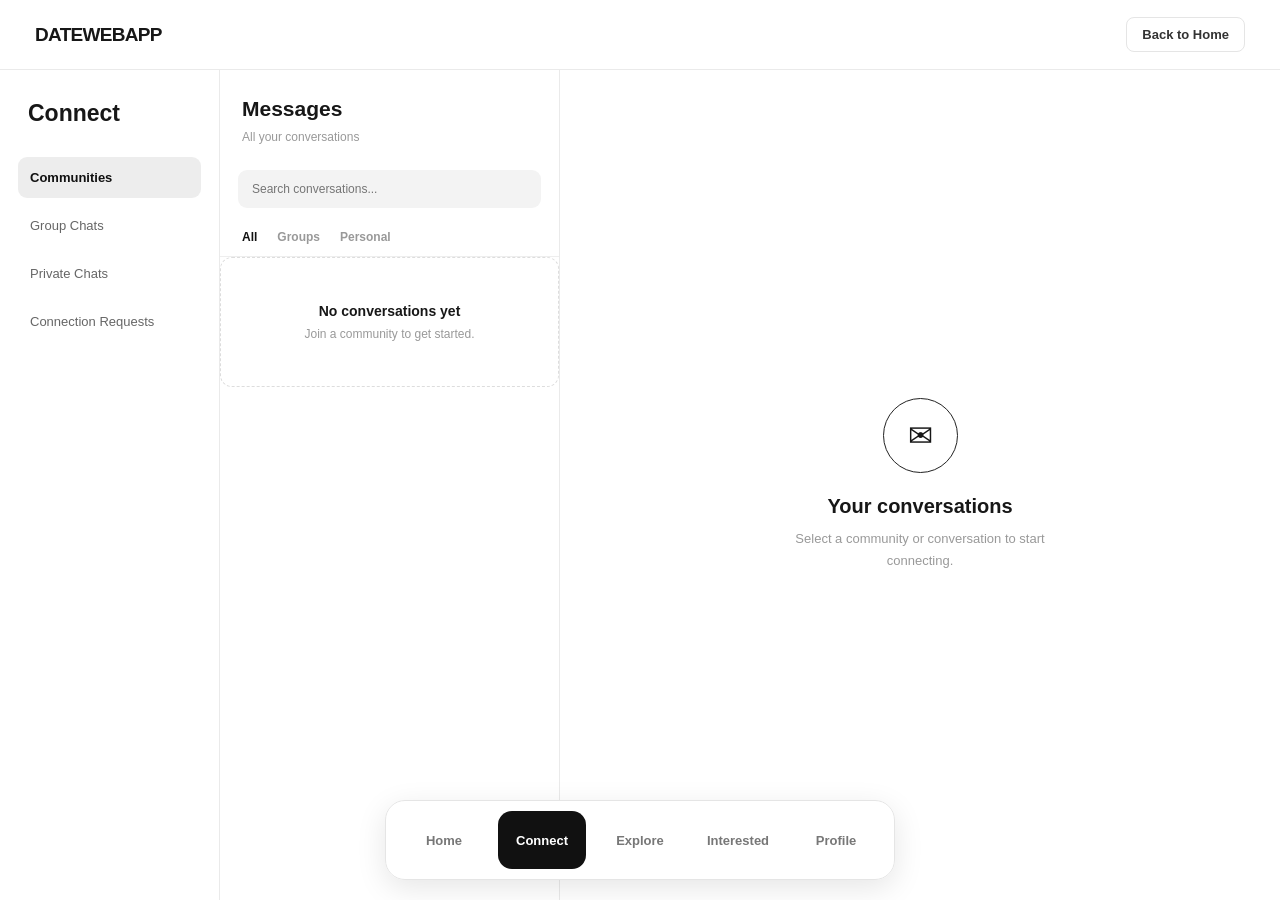
==== Connect/index.html @ eb8079c8 "Add dashboard and connect frontend pages" ====
<!DOCTYPE html>
<html lang="en">
<head>
    <meta charset="UTF-8">
    <meta name="viewport" content="width=device-width, initial-scale=1.0">
    <title>Connect | DATEWEBAPP</title>
    <link rel="stylesheet" href="css/connect.css">
    <link rel="stylesheet" href="css/connect-global.css">
<link rel="stylesheet" href="css/connect-header.css">
<link rel="stylesheet" href="css/connect-sidebar.css">
<link rel="stylesheet" href="css/connect-conversations.css">
<link rel="stylesheet" href="css/connect-chat.css">
<link rel="stylesheet" href="css/connect-responsive.css">
<link rel="stylesheet" href="../Dashboard/css/dashboard-dock.css">
</head>
<body>
<div class="connect-app">

    <!-- TOP HEADER -->
    <header class="connect-topbar">
        <div class="connect-logo">DATEWEBAPP</div>

        <div class="connect-top-actions">
            <a href="../Dashboard/index.html" class="home-link">
                Back to Home
            </a>
        </div>
    </header>


    <!-- MAIN CONNECT WORKSPACE -->
    <div class="connect-workspace">

        <!-- LEFT NAVIGATION -->
        <aside class="connect-sidebar">

            <h2>Connect</h2>

            <nav class="connect-navigation">
    <button class="connect-nav-item active" data-section="communities">
        Communities
    </button>

    <button class="connect-nav-item" data-section="group-chats">
        Group Chats
    </button>

    <button class="connect-nav-item" data-section="private-chats">
        Private Chats
    </button>

    <button class="connect-nav-item" data-section="requests">
        Connection Requests
    </button>
</nav>
        </aside>


        <!-- MIDDLE CONVERSATION LIST -->
        <section class="conversation-panel">

            <div class="conversation-panel-header">
                <h2>Messages</h2>
                <span>All your conversations</span>
            </div>

            <div class="conversation-search">
                <input
                    type="text"
                    placeholder="Search conversations..."
                >
            </div>

            <!-- COMMUNITIES SECTION -->
<div class="connect-content-section active" id="communities-section">
    <div class="conversation-tabs">
        <button class="active">All</button>
        <button>Groups</button>
        <button>Personal</button>
    </div>

    <div id="joined-community-list">
        <div class="empty-state">
            <h3>No conversations yet</h3>
            <p>Join a community to get started.</p>
        </div>
    </div>
</div>

<!-- GROUP CHATS SECTION -->
<div class="connect-content-section" id="group-chats-section">
    <div class="empty-state">
        <h3>No group chats yet</h3>
        <p>Your community group conversations will appear here.</p>
    </div>
</div>

<!-- PRIVATE CHATS SECTION -->
<div class="connect-content-section" id="private-chats-section">
    <div class="empty-state">
        <h3>No private conversations yet</h3>
        <p>Your accepted connections will appear here.</p>
    </div>
</div>

<!-- CONNECTION REQUESTS SECTION -->
<div class="connect-content-section" id="requests-section">
    <div class="empty-state">
        <h3>No connection requests</h3>
        <p>New connection requests will appear here.</p>
    </div>
</div>

        </section>


        <!-- RIGHT CHAT AREA -->
        <main class="chat-panel">

            <div class="chat-empty-state">

                <div class="chat-empty-icon">✉</div>

                <h2>Your conversations</h2>

                <p>
                    Select a community or conversation
                    to start connecting.
                </p>

            </div>

        </main>

    </div>

</div>
<!-- BOTTOM NAVIGATION DOCK -->
<nav class="dashboard-dock" aria-label="Main navigation">

    <button class="dock-item"
        data-page="home"
        onclick="window.location.href='../Dashboard/index.html'">
        Home
    </button>

    <button class="dock-item active"
        data-page="connect"
        onclick="window.location.href='index.html'">
        Connect
    </button>

    <button class="dock-item" data-page="explore">
        Explore
    </button>

    <button class="dock-item" data-page="interested">
        Interested
    </button>

    <button class="dock-item"
        data-page="profile"
        onclick="window.location.href='../Profile/profile.html'">
        Profile
    </button>

</nav>
<script src="../Dashboard/js/dock.js"></script>
</body>
</html>
---- Connect/css/connect.css ----
* {
    margin: 0;
    padding: 0;
    box-sizing: border-box;
}

body {
    font-family: 'Inter', sans-serif;
    background: #f7f7f8;
    color: #171717;
}

.connect-container {
    max-width: 1200px;
    margin: 40px auto;
    padding: 24px;
}

.connect-header {
    margin-bottom: 30px;
}

.connect-header h1 {
    font-size: 28px;
    margin-bottom: 8px;
}

.connect-header p {
    color: #777;
    font-size: 14px;
}
.joined-communities {
    background: #fff;
    border: 1px solid #eaeaea;
    border-radius: 16px;
    padding: 24px;
}

.section-heading {
    display: flex;
    align-items: center;
    justify-content: space-between;
    margin-bottom: 22px;
}

.section-heading h2 {
    font-size: 18px;
    font-weight: 600;
}

#community-count {
    background: #f1f1f1;
    color: #555;
    padding: 5px 10px;
    border-radius: 20px;
    font-size: 12px;
}

.empty-state {
    text-align: center;
    padding: 45px 20px;
    border: 1px dashed #ddd;
    border-radius: 12px;
}

.empty-state h3 {
    font-size: 15px;
    margin-bottom: 8px;
}

.empty-state p {
    font-size: 13px;
    color: #888;
}
.joined-community-card {
    display: flex;
    align-items: center;
    justify-content: space-between;
    gap: 15px;
    padding: 18px;
    border: 1px solid #eee;
    border-radius: 12px;
    margin-bottom: 12px;
    transition: background 0.2s ease;
}

.joined-community-card:hover {
    background: #fafafa;
}

.community-details h3 {
    font-size: 15px;
    margin-bottom: 6px;
}

.community-details p {
    font-size: 12px;
    color: #888;
}

.open-community-btn {
    padding: 9px 15px;
    background: #171717;
    color: #fff;
    border: none;
    border-radius: 8px;
    font-size: 12px;
    cursor: pointer;
}

.open-community-btn:hover {
    background: #444;
}
---- Connect/css/connect-global.css ----
/* GLOBAL RESET */
* {
    margin: 0;
    padding: 0;
    box-sizing: border-box;
}

body {
    font-family: 'Inter', sans-serif;
    background: #f7f7f8;
    color: #171717;
}

.connect-app {
    min-height: 100vh;
    background: #f7f7f8;
}

.connect-workspace {
    display: grid;
    grid-template-columns: 220px 340px minmax(0, 1fr);
    min-height: calc(100vh - 70px);
    max-width: 1700px;
    margin: 0 auto;
    background: #fff;
}
---- Connect/css/connect-header.css ----
/* TOP HEADER */
.connect-topbar {
    height: 70px;
    padding: 0 35px;
    display: flex;
    align-items: center;
    justify-content: space-between;
    background: #fff;
    border-bottom: 1px solid #eaeaea;
}

.connect-logo {
    font-size: 19px;
    font-weight: 800;
    letter-spacing: -0.7px;
}

.connect-top-actions {
    display: flex;
    align-items: center;
    gap: 12px;
}

.home-link {
    text-decoration: none;
    color: #333;
    font-size: 13px;
    font-weight: 600;
    padding: 9px 15px;
    border: 1px solid #e5e5e5;
    border-radius: 8px;
    transition: background 0.2s ease, color 0.2s ease;
}

.home-link:hover {
    background: #171717;
    color: #fff;
}
---- Connect/css/connect-sidebar.css ----
/* LEFT SIDEBAR */
.connect-sidebar {
    padding: 30px 18px;
    border-right: 1px solid #eaeaea;
}

.connect-sidebar h2 {
    font-size: 23px;
    margin-bottom: 30px;
    padding-left: 10px;
}

.connect-navigation {
    display: flex;
    flex-direction: column;
    gap: 7px;
}

.connect-nav-item {
    width: 100%;
    padding: 13px 12px;
    text-align: left;
    border: none;
    border-radius: 9px;
    background: transparent;
    color: #666;
    font-size: 13px;
    font-weight: 500;
    cursor: pointer;
    transition: background 0.2s ease, color 0.2s ease;
}

.connect-nav-item:hover {
    background: #f5f5f5;
    color: #111;
}

.connect-nav-item.active {
    background: #ededed;
    color: #111;
    font-weight: 700;
}
---- Connect/css/connect-conversations.css ----
/* MIDDLE CONVERSATION PANEL */
.conversation-panel {
    min-width: 0;
    border-right: 1px solid #eaeaea;
}

.conversation-panel-header {
    padding: 27px 22px 15px;
}

.conversation-panel-header h2 {
    font-size: 21px;
    margin-bottom: 6px;
}

.conversation-panel-header span {
    color: #999;
    font-size: 12px;
}

.conversation-search {
    padding: 10px 18px;
}

.conversation-search input {
    width: 100%;
    padding: 12px 14px;
    border: none;
    outline: none;
    border-radius: 9px;
    background: #f3f3f3;
    font-size: 12px;
}

.conversation-tabs {
    display: flex;
    gap: 20px;
    padding: 12px 22px;
    border-bottom: 1px solid #eee;
}

.conversation-tabs button {
    border: none;
    background: transparent;
    color: #999;
    font-size: 12px;
    font-weight: 600;
    cursor: pointer;
}

.conversation-tabs button.active {
    color: #111;
}

/* EMPTY STATE */
.empty-state {
    padding: 45px 20px;
    text-align: center;
    border: 1px dashed #ddd;
    border-radius: 12px;
}

.empty-state h3 {
    font-size: 14px;
    margin-bottom: 8px;
}

.empty-state p {
    color: #999;
    font-size: 12px;
}

/* JOINED COMMUNITY CARDS */
.joined-community-card {
    display: flex;
    align-items: center;
    justify-content: space-between;
    gap: 15px;
    padding: 18px;
    border: 1px solid #eee;
    border-radius: 12px;
    margin-bottom: 12px;
    transition: background 0.2s ease;
}

.joined-community-card:hover {
    background: #fafafa;
}

.community-details h3 {
    font-size: 15px;
    margin-bottom: 6px;
}

.community-details p {
    color: #888;
    font-size: 12px;
}

.open-community-btn {
    padding: 9px 15px;
    background: #171717;
    color: #fff;
    border: none;
    border-radius: 8px;
    font-size: 12px;
    cursor: pointer;
}

.open-community-btn:hover {
    background: #444;
}
/* CONNECT CONTENT SECTIONS */

.connect-content-section {
    display: none;
}

.connect-content-section.active {
    display: block;
}
---- Connect/css/connect-chat.css ----
/* RIGHT CHAT PANEL */
.chat-panel {
    min-width: 0;
    display: flex;
    align-items: center;
    justify-content: center;
    background: #fff;
}

.chat-empty-state {
    max-width: 330px;
    padding: 30px;
    text-align: center;
}

.chat-empty-icon {
    width: 75px;
    height: 75px;
    margin: 0 auto 22px;
    display: flex;
    align-items: center;
    justify-content: center;
    border: 1.5px solid #222;
    border-radius: 50%;
    font-size: 30px;
}

.chat-empty-state h2 {
    font-size: 20px;
    margin-bottom: 10px;
}

.chat-empty-state p {
    color: #999;
    font-size: 13px;
    line-height: 1.7;
}
---- Connect/css/connect-responsive.css ----
/* TABLET */
@media (max-width: 1050px) {
    .connect-workspace {
        grid-template-columns: 190px 300px minmax(0, 1fr);
    }

    .connect-topbar {
        padding: 0 22px;
    }
}

/* MOBILE */
@media (max-width: 760px) {
    .connect-workspace {
        grid-template-columns: 1fr;
        min-height: auto;
    }

    .connect-sidebar {
        padding: 18px;
        border-right: none;
        border-bottom: 1px solid #eaeaea;
    }

    .connect-sidebar h2 {
        margin-bottom: 14px;
    }

    .connect-navigation {
        flex-direction: row;
        flex-wrap: wrap;
    }

    .connect-nav-item {
        width: auto;
        flex: 1 1 auto;
        text-align: center;
    }

    .conversation-panel {
        border-right: none;
        border-bottom: 1px solid #eaeaea;
        min-height: 320px;
    }

    .chat-panel {
        min-height: 360px;
    }

    .connect-topbar {
        height: 62px;
        padding: 0 16px;
    }

    .connect-logo {
        font-size: 16px;
    }

    .home-link {
        padding: 8px 11px;
        font-size: 12px;
    }
}
---- Dashboard/css/dashboard-dock.css ----
/* ==============================
   FLOATING DOCK
================================= */

.dashboard-dock {
    position: fixed;
    bottom: 20px;
    left: 50%;
    transform: translateX(-50%);

    display: flex;
    align-items: center;
    justify-content: center;
    gap: 10px;

    width: max-content;
    max-width: calc(100% - 32px);

    margin: 0;
    padding: 10px 14px;

    background: rgba(255, 255, 255, 0.96);
    border: 1px solid #e5e5e5;
    border-radius: 20px;

    box-shadow: 0 8px 30px rgba(0, 0, 0, 0.10);

    z-index: 1000;
}
/* ==============================
   DOCK ITEMS
================================= */

.dock-item {
    position: relative;
    z-index: 1;

    min-width: 88px;
    height: 58px;
    padding: 0 12px;

    display: flex;
    align-items: center;
    justify-content: center;

    border: none;
    border-radius: 14px;

    background: transparent;
    color: #777;

    font-family: 'Inter', sans-serif;
    font-size: 13px;
    font-weight: 600;

    cursor: pointer;

    transform-origin: center bottom;

    transition:
        transform 0.2s ease,
        background-color 0.2s ease,
        color 0.2s ease;
}

.dock-item:hover {
    z-index: 10;
}
/* ACTIVE ITEM */

.dock-item.active {
    background: #111;
    color: #fff;
}


/* HOVER */

@media (hover: hover) {
    .dock-item:not(.active):hover {
        background: #eeeeee;
        color: #111;
        transform: translateY(-5px) scale(1.08);
    }

    .dock-item.active:hover {
        transform: translateY(-3px);
    }
}


/* ==============================
   MOBILE DOCK
================================= */

@media (max-width: 650px) {

    .dashboard-dock {
        width: calc(100% - 24px);
       gap: 4px;
padding: 12px 18px;
overflow: visible;   }

    .dock-item {
        flex: 1;
        min-width: 0;
        height: 48px;
        padding: 0 3px;
        font-size: 10px;
    }
}
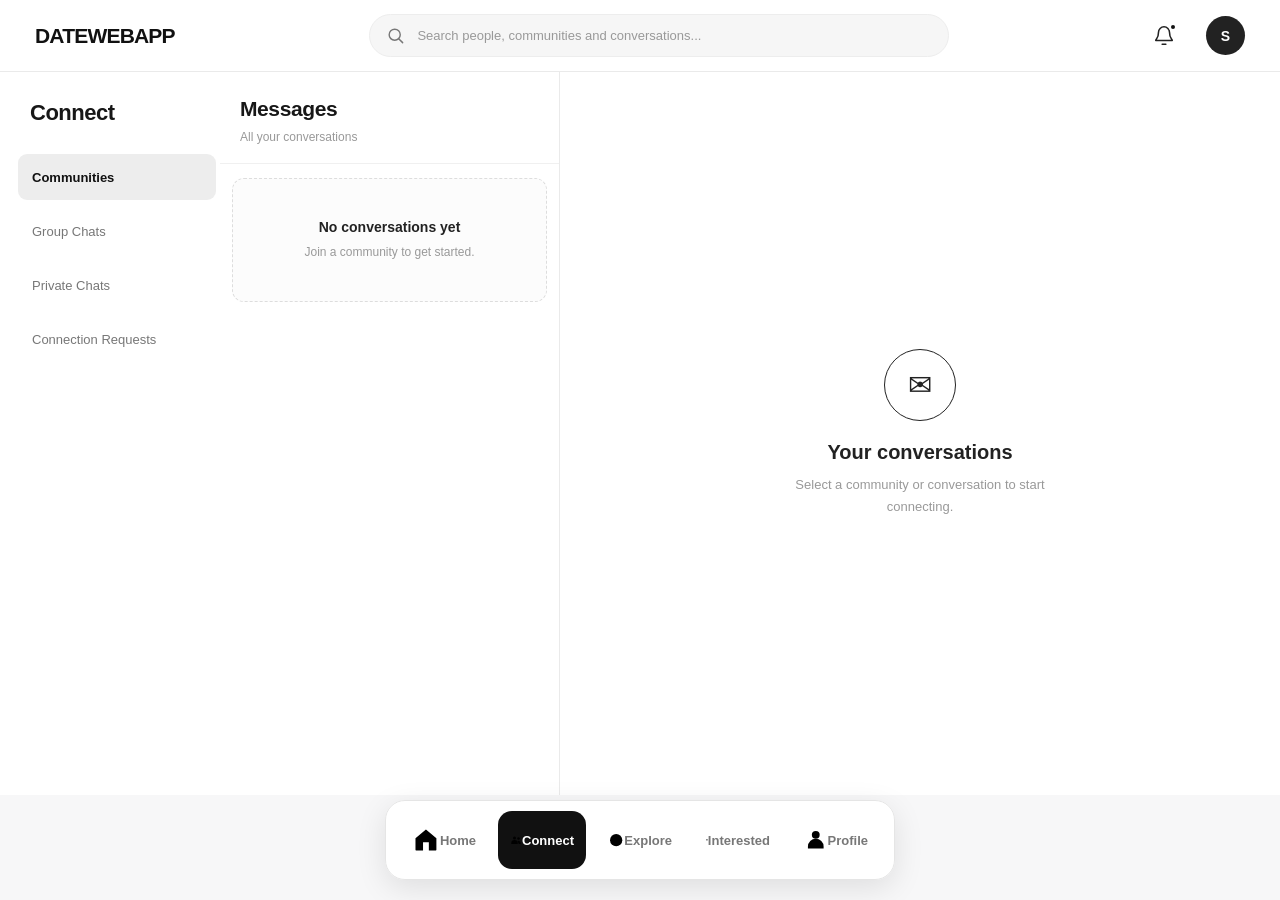
==== commit 1282e072: "Add community chat message persistence" ====
--- a/Connect/index.html
+++ b/Connect/index.html
@@ -4,7 +4,6 @@
     <meta charset="UTF-8">
     <meta name="viewport" content="width=device-width, initial-scale=1.0">
     <title>Connect | DATEWEBAPP</title>
-    <link rel="stylesheet" href="css/connect.css">
     <link rel="stylesheet" href="css/connect-global.css">
 <link rel="stylesheet" href="css/connect-header.css">
 <link rel="stylesheet" href="css/connect-sidebar.css">
@@ -17,15 +16,42 @@
 <div class="connect-app">
 
     <!-- TOP HEADER -->
-    <header class="connect-topbar">
-        <div class="connect-logo">DATEWEBAPP</div>
-
-        <div class="connect-top-actions">
-            <a href="../Dashboard/index.html" class="home-link">
-                Back to Home
-            </a>
-        </div>
-    </header>
+<header class="connect-topbar">
+
+    <a href="../Dashboard/index.html" class="connect-logo">
+        DATEWEBAPP
+    </a>
+
+    <div class="connect-global-search">
+        <svg viewBox="0 0 24 24" aria-hidden="true">
+            <circle cx="11" cy="11" r="7"></circle>
+            <path d="m16 16 5 5"></path>
+        </svg>
+
+        <input
+            type="search"
+            placeholder="Search people, communities and conversations..."
+            aria-label="Search DATEWEBAPP"
+        >
+    </div>
+
+    <div class="connect-top-actions">
+
+        <button class="connect-notification-btn" aria-label="Notifications">
+            <svg viewBox="0 0 24 24" aria-hidden="true">
+                <path d="M18 8a6 6 0 0 0-12 0c0 7-3 7-3 9h18c0-2-3-2-3-9"></path>
+                <path d="M10 21h4"></path>
+            </svg>
+            <span class="notification-dot"></span>
+        </button>
+
+        <a href="../Profile/profile.html" class="connect-profile-shortcut">
+            <span>S</span>
+        </a>
+
+    </div>
+
+</header>
 
 
     <!-- MAIN CONNECT WORKSPACE -->
@@ -64,20 +90,9 @@
                 <span>All your conversations</span>
             </div>
 
-            <div class="conversation-search">
-                <input
-                    type="text"
-                    placeholder="Search conversations..."
-                >
-            </div>
 
             <!-- COMMUNITIES SECTION -->
 <div class="connect-content-section active" id="communities-section">
-    <div class="conversation-tabs">
-        <button class="active">All</button>
-        <button>Groups</button>
-        <button>Personal</button>
-    </div>
 
     <div id="joined-community-list">
         <div class="empty-state">
@@ -141,30 +156,51 @@
     <button class="dock-item"
         data-page="home"
         onclick="window.location.href='../Dashboard/index.html'">
-        Home
+        <svg viewBox="0 0 24 24" aria-hidden="true">
+            <path d="M3 10.5 12 3l9 7.5v10a.5.5 0 0 1-.5.5h-6v-7h-5v7h-6a.5.5 0 0 1-.5-.5z"/>
+        </svg>
+        <span>Home</span>
     </button>
 
     <button class="dock-item active"
         data-page="connect"
         onclick="window.location.href='index.html'">
-        Connect
+        <svg viewBox="0 0 24 24" aria-hidden="true">
+            <circle cx="9" cy="8" r="3"/>
+            <circle cx="17" cy="9" r="2.5"/>
+            <path d="M2.5 20v-1.5a6.5 6.5 0 0 1 13 0V20z"/>
+            <path d="M15 14a5 5 0 0 1 6.5 4.8V20h-4"/>
+        </svg>
+        <span>Connect</span>
     </button>
 
     <button class="dock-item" data-page="explore">
-        Explore
+        <svg viewBox="0 0 24 24" aria-hidden="true">
+            <circle cx="12" cy="12" r="9"/>
+            <path d="m15.5 8.5-2.2 4.8-4.8 2.2 2.2-4.8z"/>
+        </svg>
+        <span>Explore</span>
     </button>
 
     <button class="dock-item" data-page="interested">
-        Interested
+        <svg viewBox="0 0 24 24" aria-hidden="true">
+            <path d="M12 21s-9-5.5-9-12a5 5 0 0 1 9-3 5 5 0 0 1 9 3c0 6.5-9 12-9 12z"/>
+        </svg>
+        <span>Interested</span>
     </button>
 
     <button class="dock-item"
         data-page="profile"
         onclick="window.location.href='../Profile/profile.html'">
-        Profile
+        <svg viewBox="0 0 24 24" aria-hidden="true">
+            <circle cx="12" cy="7" r="4"/>
+            <path d="M4 21v-2a8 8 0 0 1 16 0v2z"/>
+        </svg>
+        <span>Profile</span>
     </button>
 
 </nav>
+<script src="js/connect.js"></script>
 <script src="../Dashboard/js/dock.js"></script>
 </body>
 </html>
--- a/Connect/css/connect-global.css
+++ b/Connect/css/connect-global.css
@@ -1,26 +1,43 @@
 /* GLOBAL RESET */
+
 * {
     margin: 0;
     padding: 0;
     box-sizing: border-box;
 }
 
+html,
+body {
+    width: 100%;
+    min-height: 100%;
+}
+
 body {
     font-family: 'Inter', sans-serif;
     background: #f7f7f8;
     color: #171717;
+    overflow-x: hidden;
 }
 
+/* CONNECT APP */
+
 .connect-app {
-    min-height: 100vh;
+    width: 100%;
+    height: 100vh;
+    padding-bottom: 105px;
     background: #f7f7f8;
+    box-sizing: border-box;
 }
+
+/* THREE-COLUMN WORKSPACE */
 
 .connect-workspace {
     display: grid;
     grid-template-columns: 220px 340px minmax(0, 1fr);
-    min-height: calc(100vh - 70px);
+    width: 100%;
+    height: calc(100vh - 72px - 105px);
     max-width: 1700px;
     margin: 0 auto;
     background: #fff;
+    overflow: hidden;
 }
--- a/Connect/css/connect-header.css
+++ b/Connect/css/connect-header.css
@@ -1,38 +1,186 @@
-/* TOP HEADER */
+/* ==============================
+   CONNECT TOP HEADER
+================================= */
+
 .connect-topbar {
-    height: 70px;
+    height: 72px;
     padding: 0 35px;
+
     display: flex;
     align-items: center;
     justify-content: space-between;
+    gap: 35px;
+
     background: #fff;
     border-bottom: 1px solid #eaeaea;
 }
 
+/* LOGO */
+
 .connect-logo {
-    font-size: 19px;
+    flex-shrink: 0;
+
+    color: #111;
+    text-decoration: none;
+
+    font-size: 21px;
     font-weight: 800;
-    letter-spacing: -0.7px;
+    letter-spacing: -0.8px;
 }
+
+/* GLOBAL SEARCH */
+
+.connect-global-search {
+    width: 100%;
+    max-width: 580px;
+    height: 43px;
+
+    display: flex;
+    align-items: center;
+    gap: 12px;
+
+    padding: 0 16px;
+
+    background: #f6f6f6;
+    border: 1px solid #ededed;
+    border-radius: 25px;
+}
+
+.connect-global-search svg {
+    width: 19px;
+    height: 19px;
+    flex-shrink: 0;
+
+    fill: none;
+    stroke: #777;
+    stroke-width: 1.8;
+    stroke-linecap: round;
+}
+
+.connect-global-search input {
+    width: 100%;
+    border: none;
+    outline: none;
+    background: transparent;
+
+    color: #222;
+    font-family: inherit;
+    font-size: 13px;
+}
+
+.connect-global-search input::placeholder {
+    color: #999;
+}
+
+/* RIGHT ACTIONS */
 
 .connect-top-actions {
     display: flex;
     align-items: center;
-    gap: 12px;
+    gap: 22px;
+    flex-shrink: 0;
 }
 
-.home-link {
-    text-decoration: none;
-    color: #333;
-    font-size: 13px;
-    font-weight: 600;
-    padding: 9px 15px;
-    border: 1px solid #e5e5e5;
-    border-radius: 8px;
-    transition: background 0.2s ease, color 0.2s ease;
+/* NOTIFICATION BUTTON */
+
+.connect-notification-btn {
+    position: relative;
+
+    width: 40px;
+    height: 40px;
+
+    display: flex;
+    align-items: center;
+    justify-content: center;
+
+    border: none;
+    border-radius: 50%;
+    background: transparent;
+    cursor: pointer;
 }
 
-.home-link:hover {
-    background: #171717;
+.connect-notification-btn:hover {
+    background: #f3f3f3;
+}
+
+.connect-notification-btn svg {
+    width: 22px;
+    height: 22px;
+
+    fill: none;
+    stroke: #222;
+    stroke-width: 1.7;
+    stroke-linecap: round;
+    stroke-linejoin: round;
+}
+
+.notification-dot {
+    position: absolute;
+    top: 7px;
+    right: 7px;
+
+    width: 8px;
+    height: 8px;
+
+    background: #111;
+    border: 2px solid #fff;
+    border-radius: 50%;
+}
+
+/* PROFILE SHORTCUT */
+
+.connect-profile-shortcut {
+    width: 39px;
+    height: 39px;
+
+    display: flex;
+    align-items: center;
+    justify-content: center;
+
+    background: #222;
     color: #fff;
+
+    border-radius: 50%;
+    text-decoration: none;
+
+    font-size: 14px;
+    font-weight: 600;
+}
+
+/* RESPONSIVE HEADER */
+
+@media (max-width: 650px) {
+    .connect-topbar {
+        height: 65px;
+        padding: 0 15px;
+        gap: 12px;
+    }
+
+    .connect-logo {
+        font-size: 17px;
+    }
+
+    .connect-global-search {
+        max-width: none;
+        height: 38px;
+        padding: 0 10px;
+    }
+
+    .connect-global-search input {
+        font-size: 11px;
+    }
+
+    .connect-top-actions {
+        gap: 5px;
+    }
+
+    .connect-notification-btn {
+        width: 34px;
+        height: 34px;
+    }
+
+    .connect-profile-shortcut {
+        width: 34px;
+        height: 34px;
+    }
 }
--- a/Connect/css/connect-sidebar.css
+++ b/Connect/css/connect-sidebar.css
@@ -1,42 +1,95 @@
-/* LEFT SIDEBAR */
+/* ==============================
+   LEFT CONNECT SIDEBAR
+================================= */
+
 .connect-sidebar {
-    padding: 30px 18px;
+    width: 235px;
+    min-width: 235px;
+    padding: 28px 18px;
+
+    background: #fff;
     border-right: 1px solid #eaeaea;
+    box-sizing: border-box;
 }
 
+/* SIDEBAR TITLE */
+
 .connect-sidebar h2 {
-    font-size: 23px;
-    margin-bottom: 30px;
-    padding-left: 10px;
+    margin: 0 0 28px;
+    padding-left: 12px;
+
+    color: #171717;
+    font-size: 22px;
+    font-weight: 750;
+    letter-spacing: -0.5px;
 }
+
+/* NAVIGATION */
 
 .connect-navigation {
     display: flex;
     flex-direction: column;
-    gap: 7px;
+    gap: 8px;
 }
+
+/* NAVIGATION BUTTONS */
 
 .connect-nav-item {
     width: 100%;
-    padding: 13px 12px;
+    min-height: 46px;
+    padding: 0 14px;
+
+    display: flex;
+    align-items: center;
+
     text-align: left;
     border: none;
     border-radius: 9px;
+
     background: transparent;
-    color: #666;
+    color: #777;
+
+    font-family: inherit;
     font-size: 13px;
     font-weight: 500;
+
     cursor: pointer;
-    transition: background 0.2s ease, color 0.2s ease;
+
+    transition:
+        background-color 0.2s ease,
+        color 0.2s ease;
 }
+
+/* HOVER */
 
 .connect-nav-item:hover {
     background: #f5f5f5;
     color: #111;
 }
 
+/* ACTIVE */
+
 .connect-nav-item.active {
     background: #ededed;
     color: #111;
     font-weight: 700;
+}
+
+/* RESPONSIVE */
+
+@media (max-width: 850px) {
+    .connect-sidebar {
+        width: 190px;
+        min-width: 190px;
+        padding: 24px 12px;
+    }
+
+    .connect-sidebar h2 {
+        font-size: 20px;
+    }
+
+    .connect-nav-item {
+        padding: 0 10px;
+        font-size: 12px;
+    }
 }
--- a/Connect/css/connect-conversations.css
+++ b/Connect/css/connect-conversations.css
@@ -1,16 +1,27 @@
 /* MIDDLE CONVERSATION PANEL */
+
 .conversation-panel {
     min-width: 0;
+    min-height: 0;
+    display: flex;
+    flex-direction: column;
+    background: #fff;
     border-right: 1px solid #eaeaea;
+    overflow: hidden;
 }
 
 .conversation-panel-header {
-    padding: 27px 22px 15px;
+    flex-shrink: 0;
+    padding: 25px 20px 18px;
+    border-bottom: 1px solid #f0f0f0;
 }
 
 .conversation-panel-header h2 {
+    margin: 0 0 6px;
+    color: #171717;
     font-size: 21px;
-    margin-bottom: 6px;
+    font-weight: 700;
+    letter-spacing: -0.4px;
 }
 
 .conversation-panel-header span {
@@ -18,104 +29,139 @@
     font-size: 12px;
 }
 
-.conversation-search {
-    padding: 10px 18px;
+/* CONTENT SECTIONS */
+
+.connect-content-section {
+    display: none;
+    min-height: 0;
 }
 
-.conversation-search input {
-    width: 100%;
-    padding: 12px 14px;
-    border: none;
-    outline: none;
-    border-radius: 9px;
-    background: #f3f3f3;
-    font-size: 12px;
+.connect-content-section.active {
+    display: block;
+    flex: 1;
+    overflow-y: auto;
+    padding: 14px 12px;
 }
 
-.conversation-tabs {
-    display: flex;
-    gap: 20px;
-    padding: 12px 22px;
-    border-bottom: 1px solid #eee;
+.connect-content-section::-webkit-scrollbar {
+    width: 5px;
 }
 
-.conversation-tabs button {
-    border: none;
-    background: transparent;
-    color: #999;
-    font-size: 12px;
-    font-weight: 600;
-    cursor: pointer;
-}
-
-.conversation-tabs button.active {
-    color: #111;
+.connect-content-section::-webkit-scrollbar-thumb {
+    background: #ddd;
+    border-radius: 10px;
 }
 
 /* EMPTY STATE */
+
 .empty-state {
-    padding: 45px 20px;
+    padding: 40px 15px;
     text-align: center;
     border: 1px dashed #ddd;
     border-radius: 12px;
+    background: #fcfcfc;
 }
 
 .empty-state h3 {
+    margin: 0 0 8px;
+    color: #222;
     font-size: 14px;
-    margin-bottom: 8px;
 }
 
 .empty-state p {
+    margin: 0;
     color: #999;
     font-size: 12px;
+    line-height: 1.5;
 }
 
 /* JOINED COMMUNITY CARDS */
+
 .joined-community-card {
     display: flex;
     align-items: center;
-    justify-content: space-between;
-    gap: 15px;
-    padding: 18px;
-    border: 1px solid #eee;
-    border-radius: 12px;
-    margin-bottom: 12px;
-    transition: background 0.2s ease;
+    gap: 12px;
+    padding: 14px 12px;
+    margin-bottom: 8px;
+    background: #fff;
+    border: 1px solid transparent;
+    border-radius: 11px;
+    cursor: pointer;
+    transition: background-color 0.2s ease, border-color 0.2s ease;
 }
 
 .joined-community-card:hover {
-    background: #fafafa;
+    background: #f7f7f7;
+    border-color: #ededed;
+}
+
+.community-avatar {
+    width: 44px;
+    height: 44px;
+    min-width: 44px;
+    display: flex;
+    align-items: center;
+    justify-content: center;
+    background: #222;
+    color: #fff;
+    border-radius: 50%;
+    font-size: 17px;
+    font-weight: 600;
+}
+
+.community-details {
+    flex: 1;
+    min-width: 0;
 }
 
 .community-details h3 {
-    font-size: 15px;
-    margin-bottom: 6px;
+    margin: 0 0 5px;
+    overflow: hidden;
+    color: #222;
+    font-size: 13px;
+    font-weight: 650;
+    text-overflow: ellipsis;
+    white-space: nowrap;
 }
 
 .community-details p {
+    margin: 0;
+    overflow: hidden;
     color: #888;
-    font-size: 12px;
+    font-size: 11px;
+    text-overflow: ellipsis;
+    white-space: nowrap;
 }
 
+.community-status {
+    flex-shrink: 0;
+    padding: 5px 8px;
+    background: #f1f1f1;
+    color: #777;
+    border-radius: 20px;
+    font-size: 10px;
+}
+
+/* OPEN COMMUNITY BUTTON */
+
 .open-community-btn {
-    padding: 9px 15px;
-    background: #171717;
+    flex-shrink: 0;
+    padding: 8px 11px;
+    background: #222;
     color: #fff;
     border: none;
-    border-radius: 8px;
-    font-size: 12px;
+    border-radius: 7px;
+    font-family: inherit;
+    font-size: 11px;
     cursor: pointer;
+    transition: background-color 0.2s ease;
 }
 
 .open-community-btn:hover {
     background: #444;
 }
-/* CONNECT CONTENT SECTIONS */
-
-.connect-content-section {
-    display: none;
-}
-
-.connect-content-section.active {
-    display: block;
+/* SELECTED COMMUNITY */
+.joined-community-card.is-selected {
+    background: #f3f3f3;
+    border-color: #dcdcdc;
 }
--- a/Connect/css/connect-chat.css
+++ b/Connect/css/connect-chat.css
@@ -1,37 +1,157 @@
 /* RIGHT CHAT PANEL */
+
 .chat-panel {
     min-width: 0;
+    min-height: 0;
     display: flex;
-    align-items: center;
-    justify-content: center;
+    flex-direction: column;
     background: #fff;
+    overflow: hidden;
 }
 
+/* EMPTY CHAT STATE */
+
 .chat-empty-state {
+    width: 100%;
     max-width: 330px;
+    margin: auto;
     padding: 30px;
     text-align: center;
 }
 
 .chat-empty-icon {
-    width: 75px;
-    height: 75px;
-    margin: 0 auto 22px;
+    width: 72px;
+    height: 72px;
+    margin: 0 auto 20px;
     display: flex;
     align-items: center;
     justify-content: center;
-    border: 1.5px solid #222;
+    border: 1px solid #222;
     border-radius: 50%;
-    font-size: 30px;
+    color: #222;
+    font-size: 29px;
 }
 
 .chat-empty-state h2 {
+    margin: 0 0 10px;
+    color: #222;
     font-size: 20px;
-    margin-bottom: 10px;
+    font-weight: 650;
 }
 
 .chat-empty-state p {
+    margin: 0;
     color: #999;
     font-size: 13px;
     line-height: 1.7;
+}
+
+/* CHAT HEADER */
+
+.community-chat-header {
+    flex-shrink: 0;
+    padding: 19px 24px;
+    background: #fff;
+    border-bottom: 1px solid #eaeaea;
+}
+
+.community-chat-header h2 {
+    margin: 0 0 5px;
+    color: #222;
+    font-size: 17px;
+    font-weight: 650;
+}
+
+.community-chat-header p {
+    margin: 0;
+    color: #888;
+    font-size: 12px;
+}
+
+/* CHAT MESSAGE AREA */
+
+.community-chat-body {
+    flex: 1;
+    min-height: 0;
+    display: flex;
+    flex-direction: column;
+    align-items: flex-end;
+    gap: 12px;
+    padding: 24px;
+    overflow-y: auto;
+    background: #fff;
+}
+
+.community-chat-body::-webkit-scrollbar {
+    width: 5px;
+}
+
+.community-chat-body::-webkit-scrollbar-thumb {
+    background: #ddd;
+    border-radius: 10px;
+}
+
+/* SENT MESSAGE */
+
+.sent-message {
+    align-self: flex-end;
+    max-width: 70%;
+    padding: 11px 15px;
+    background: #222;
+    color: #fff;
+    border-radius: 14px 14px 3px 14px;
+    font-size: 13px;
+    line-height: 1.5;
+    overflow-wrap: anywhere;
+}
+
+/* MESSAGE COMPOSER */
+
+.community-chat-composer {
+    flex-shrink: 0;
+    display: flex;
+    align-items: center;
+    gap: 10px;
+    padding: 15px 20px;
+    background: #fff;
+    border-top: 1px solid #eaeaea;
+}
+
+.community-chat-composer input {
+    flex: 1;
+    min-width: 0;
+    height: 44px;
+    padding: 0 15px;
+    border: 1px solid #ddd;
+    border-radius: 9px;
+    outline: none;
+    background: #fafafa;
+    color: #222;
+    font-family: inherit;
+    font-size: 13px;
+}
+
+.community-chat-composer input:focus {
+    border-color: #777;
+    background: #fff;
+}
+
+.community-chat-composer button {
+    flex-shrink: 0;
+    min-width: 76px;
+    height: 44px;
+    padding: 0 18px;
+    background: #222;
+    color: #fff;
+    border: none;
+    border-radius: 9px;
+    font-family: inherit;
+    font-size: 12px;
+    font-weight: 600;
+    cursor: pointer;
+    transition: background-color 0.2s ease;
+}
+
+.community-chat-composer button:hover {
+    background: #444;
 }
--- a/Connect/css/connect-responsive.css
+++ b/Connect/css/connect-responsive.css
@@ -1,63 +1,168 @@
 /* TABLET */
+
 @media (max-width: 1050px) {
     .connect-workspace {
-        grid-template-columns: 190px 300px minmax(0, 1fr);
+        grid-template-columns: 190px 290px minmax(0, 1fr);
+    }
+
+    .connect-sidebar {
+        width: 190px;
+        min-width: 190px;
     }
 
     .connect-topbar {
         padding: 0 22px;
+        gap: 20px;
     }
 }
 
 /* MOBILE */
+
 @media (max-width: 760px) {
-    .connect-workspace {
-        grid-template-columns: 1fr;
-        min-height: auto;
+    .connect-app {
+        height: auto;
+        min-height: 100vh;
+        padding-bottom: 105px;
     }
 
+    .connect-workspace {
+        display: flex;
+        flex-direction: column;
+        height: auto;
+        min-height: calc(100vh - 62px - 105px);
+        overflow: visible;
+    }
+
+    /* CONNECT SIDEBAR */
+
     .connect-sidebar {
-        padding: 18px;
+        width: 100%;
+        min-width: 0;
+        padding: 18px 15px;
         border-right: none;
         border-bottom: 1px solid #eaeaea;
     }
 
     .connect-sidebar h2 {
         margin-bottom: 14px;
+        padding-left: 5px;
+        font-size: 19px;
     }
 
     .connect-navigation {
         flex-direction: row;
         flex-wrap: wrap;
+        gap: 7px;
     }
 
     .connect-nav-item {
         width: auto;
-        flex: 1 1 auto;
+        min-height: 40px;
+        flex: 1 1 calc(50% - 7px);
+        justify-content: center;
+        padding: 0 8px;
         text-align: center;
+        font-size: 11px;
     }
 
+    /* CONVERSATION LIST */
+
     .conversation-panel {
+        width: 100%;
+        min-height: 320px;
         border-right: none;
         border-bottom: 1px solid #eaeaea;
-        min-height: 320px;
+        overflow: visible;
     }
 
+    .conversation-panel-header {
+        padding: 19px 16px 14px;
+    }
+
+    .connect-content-section.active {
+        max-height: 360px;
+        overflow-y: auto;
+    }
+
+    /* CHAT PANEL */
+
     .chat-panel {
-        min-height: 360px;
+        width: 100%;
+        min-height: 420px;
+        overflow: hidden;
     }
+
+    .community-chat-header {
+        padding: 16px;
+    }
+
+    .community-chat-body {
+        min-height: 250px;
+        padding: 16px;
+    }
+
+    .community-chat-composer {
+        padding: 12px;
+    }
+
+    .community-chat-composer input {
+        font-size: 12px;
+    }
+
+    .community-chat-composer button {
+        min-width: 65px;
+        padding: 0 12px;
+    }
+
+    /* TOP HEADER */
 
     .connect-topbar {
         height: 62px;
-        padding: 0 16px;
+        padding: 0 14px;
+        gap: 10px;
     }
 
     .connect-logo {
         font-size: 16px;
     }
 
-    .home-link {
-        padding: 8px 11px;
-        font-size: 12px;
+    .connect-top-actions {
+        gap: 4px;
+    }
+}
+
+/* SMALL PHONES */
+
+@media (max-width: 380px) {
+    .connect-global-search {
+        padding: 0 9px;
+    }
+
+    .connect-global-search input {
+        font-size: 10px;
+    }
+
+    .connect-logo {
+        font-size: 14px;
+    }
+
+    .connect-nav-item {
+        font-size: 10px;
+    }
+
+    .joined-community-card {
+        gap: 8px;
+        padding: 11px 8px;
+    }
+
+    .community-avatar {
+        width: 38px;
+        height: 38px;
+        min-width: 38px;
+    }
+
+    .open-community-btn {
+        padding: 7px 8px;
+        font-size: 10px;
     }
 }
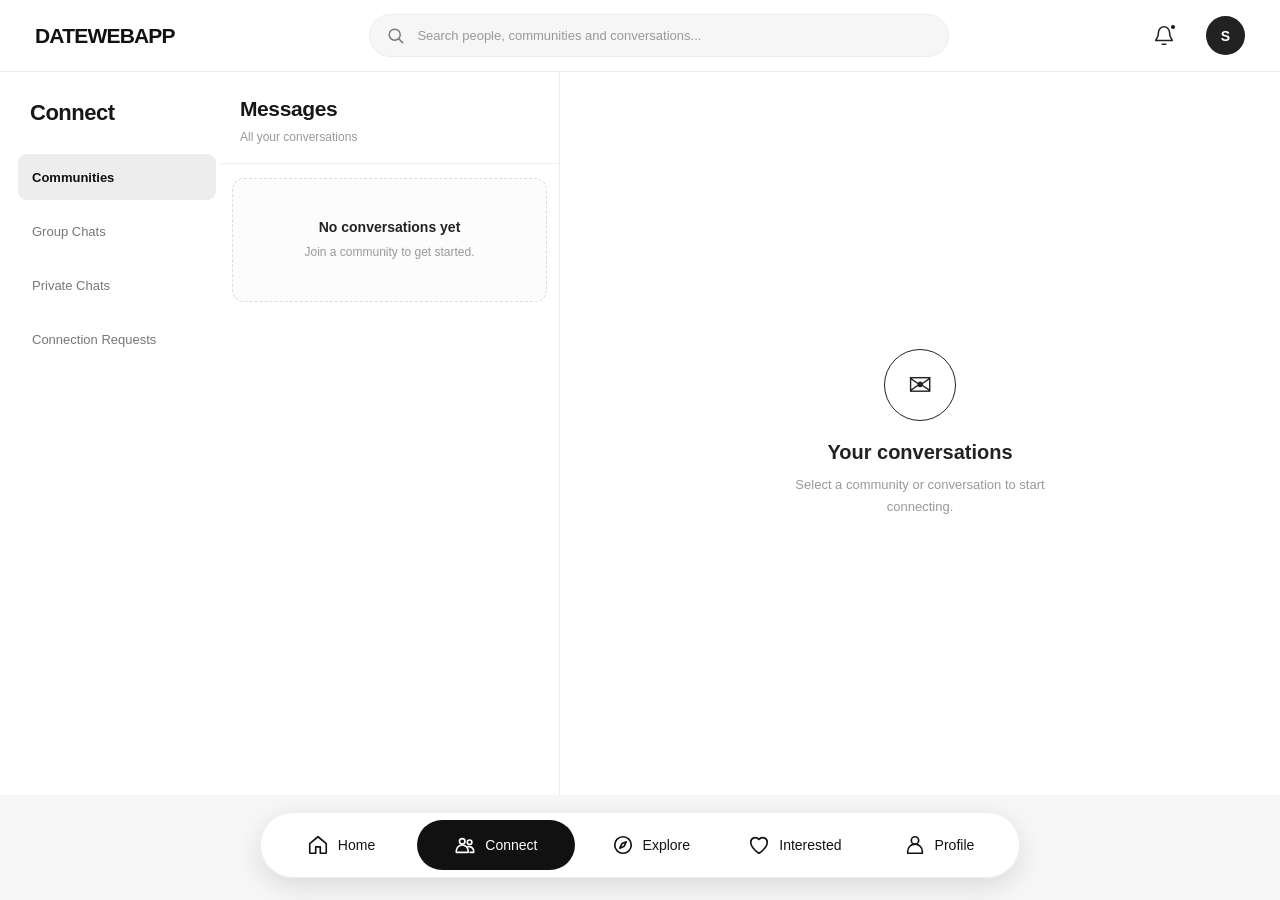
==== commit 5ae730e7: "Improve mobile chat navigation" ====
--- a/Connect/index.html
+++ b/Connect/index.html
@@ -129,24 +129,24 @@
         </section>
 
 
-        <!-- RIGHT CHAT AREA -->
-        <main class="chat-panel">
-
-            <div class="chat-empty-state">
-
-                <div class="chat-empty-icon">✉</div>
-
-                <h2>Your conversations</h2>
-
-                <p>
-                    Select a community or conversation
-                    to start connecting.
-                </p>
-
-            </div>
-
-        </main>
-
+    
+          <!-- RIGHT CHAT AREA -->
+<main class="chat-panel">
+
+    <div class="chat-empty-state">
+
+        <div class="chat-empty-icon">✉</div>
+
+        <h2>Your conversations</h2>
+
+        <p>
+            Select a community or conversation
+            to start connecting.
+        </p>
+
+    </div>
+
+</main>
     </div>
 
 </div>
--- a/Connect/css/connect-responsive.css
+++ b/Connect/css/connect-responsive.css
@@ -165,4 +165,46 @@
         padding: 7px 8px;
         font-size: 10px;
     }
+}
+/* MOBILE CHAT NAVIGATION */
+.mobile-chat-back {
+    display: none;
+}
+
+@media (max-width: 760px) {
+    .mobile-chat-back {
+        display: block;
+        width: fit-content;
+        margin: 12px 15px;
+        padding: 9px 13px;
+        background: #f2f2f2;
+        color: #222;
+        border: 1px solid #e5e5e5;
+        border-radius: 7px;
+        font-family: inherit;
+        font-size: 12px;
+        cursor: pointer;
+    }
+}
+/* MOBILE SCREEN SWITCHING */
+@media (max-width: 760px) {
+
+    /* Initially show conversation list, hide chat */
+    .chat-panel {
+        display: none;
+    }
+
+    /* When a community is opened, hide list and sidebar */
+    .connect-workspace.mobile-chat-open .connect-sidebar,
+    .connect-workspace.mobile-chat-open .conversation-panel {
+        display: none;
+    }
+
+    /* Show full-screen chat */
+    .connect-workspace.mobile-chat-open .chat-panel {
+        display: flex;
+        width: 100%;
+        height: calc(100vh - 62px - 105px);
+        min-height: 420px;
+    }
 }
--- a/Dashboard/css/dashboard-dock.css
+++ b/Dashboard/css/dashboard-dock.css
@@ -4,58 +4,54 @@
 
 .dashboard-dock {
     position: fixed;
-    bottom: 20px;
+    bottom: 22px;
     left: 50%;
     transform: translateX(-50%);
 
     display: flex;
     align-items: center;
-    justify-content: center;
-    gap: 10px;
+    justify-content: space-around;
+    gap: 8px;
 
-    width: max-content;
-    max-width: calc(100% - 32px);
+    width: min(760px, calc(100% - 32px));
+    padding: 7px  12px;
 
-    margin: 0;
-    padding: 10px 14px;
+    background: rgba(255, 255, 255, 0.97);
+    border: 1px solid #eeeeee;
+    border-radius: 45px;
 
-    background: rgba(255, 255, 255, 0.96);
-    border: 1px solid #e5e5e5;
-    border-radius: 20px;
-
-    box-shadow: 0 8px 30px rgba(0, 0, 0, 0.10);
-
+    box-shadow: 0 8px 28px rgba(0, 0, 0, 0.12);
     z-index: 1000;
 }
-/* ==============================
-   DOCK ITEMS
-================================= */
+
+/* Individual Dock Items */
 
 .dock-item {
     position: relative;
     z-index: 1;
 
-    min-width: 88px;
-    height: 58px;
-    padding: 0 12px;
+    flex: 1;
+    min-width: 0;
+    height: 50px;
+    padding: 0 14px;
 
     display: flex;
+    flex-direction: row;
     align-items: center;
     justify-content: center;
+    gap: 9px;
 
     border: none;
-    border-radius: 14px;
-
+    border-radius: 32px;
     background: transparent;
-    color: #777;
+    color: #111;
 
     font-family: 'Inter', sans-serif;
-    font-size: 13px;
-    font-weight: 600;
+    font-size: 14px;
+    font-weight: 500;
 
+    white-space: nowrap;
     cursor: pointer;
-
-    transform-origin: center bottom;
 
     transition:
         transform 0.2s ease,
@@ -63,24 +59,40 @@
         color 0.2s ease;
 }
 
-.dock-item:hover {
-    z-index: 10;
+/* Icons */
+
+.dock-item svg {
+    width: 22px;
+    height: 22px;
+    flex-shrink: 0;
+
+    fill: none;
+    stroke: currentColor;
+    stroke-width: 1.8;
+    stroke-linecap: round;
+    stroke-linejoin: round;
 }
-/* ACTIVE ITEM */
+
+/* Labels */
+
+.dock-item span {
+    white-space: nowrap;
+}
+
+/* Active Item */
 
 .dock-item.active {
+    flex: 1.2;
     background: #111;
     color: #fff;
 }
 
-
-/* HOVER */
+/* Hover Effect */
 
 @media (hover: hover) {
     .dock-item:not(.active):hover {
-        background: #eeeeee;
-        color: #111;
-        transform: translateY(-5px) scale(1.08);
+        background: #f0f0f0;
+        transform: translateY(-4px);
     }
 
     .dock-item.active:hover {
@@ -88,24 +100,25 @@
     }
 }
 
-
-/* ==============================
-   MOBILE DOCK
-================================= */
+/* Mobile */
 
 @media (max-width: 650px) {
-
     .dashboard-dock {
-        width: calc(100% - 24px);
-       gap: 4px;
-padding: 12px 18px;
-overflow: visible;   }
+        width: calc(100% - 20px);
+        gap: 2px;
+        padding: 7px;
+        bottom: 12px;
+    }
 
     .dock-item {
-        flex: 1;
-        min-width: 0;
         height: 48px;
-        padding: 0 3px;
+        padding: 0 5px;
+        gap: 5px;
         font-size: 10px;
     }
+
+    .dock-item svg {
+        width: 19px;
+        height: 19px;
+    }
 }
